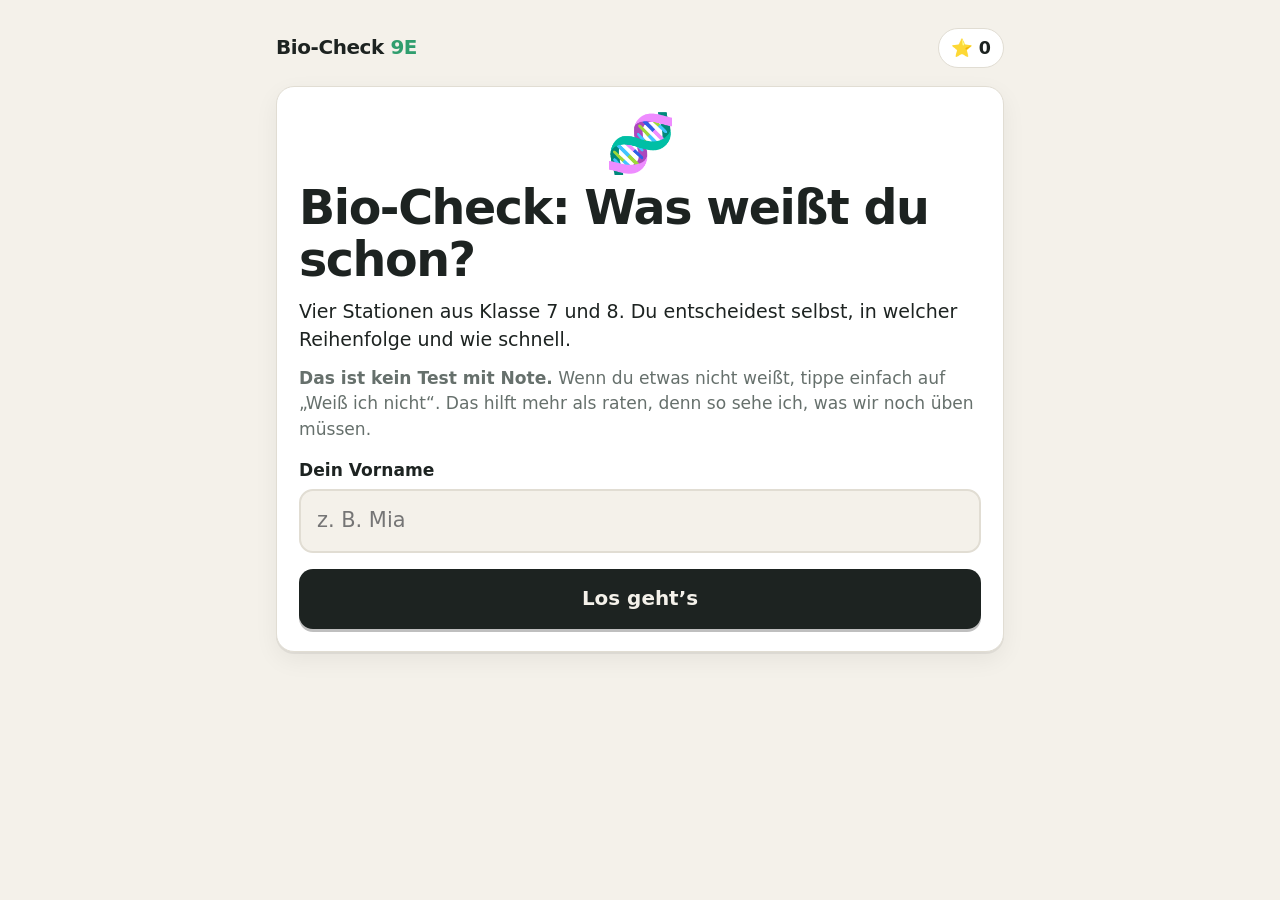
==== bio9/index.html @ cf754f33 "Bio-Check 9E: Diagnose-Quiz Biologie Kl. 7–9 (nicht verlinkt, noindex) Co-Authored-By: Claude Opus 5" ====
<!doctype html>
<html lang="de">
<head>
<meta charset="utf-8">
<meta name="viewport" content="width=device-width, initial-scale=1, viewport-fit=cover">
<meta name="robots" content="noindex, nofollow">
<title>Bio-Check 9E</title>
<style>
:root{
  --bg:#f4f1ea; --card:#ffffff; --ink:#1d2321; --muted:#66706c; --line:#e1ddd3;
  --ok:#1f9d5c; --ok-bg:#e3f5ea; --bad:#d4483b; --bad-bg:#fbe6e3; --idk:#8a7d5c; --idk-bg:#f1ecdf;
  --z:#2f9e6e; --k:#e0533d; --i:#6b5bd6; --o:#c98a12;
  --shadow:0 2px 0 rgba(0,0,0,.06),0 8px 24px rgba(0,0,0,.06);
  --r:18px;
  --sans:system-ui,-apple-system,"Segoe UI",Roboto,"Helvetica Neue",Arial,sans-serif;
}
@media (prefers-color-scheme:dark){
  :root{--bg:#141816;--card:#1e2421;--ink:#eef1ef;--muted:#9ba6a1;--line:#2e3633;
    --ok-bg:#163526;--bad-bg:#3a1d1a;--idk-bg:#2e2a20;--shadow:0 2px 0 rgba(0,0,0,.3)}
}
*{box-sizing:border-box;margin:0;padding:0}
html,body{background:var(--bg);color:var(--ink);font-family:var(--sans);font-size:17px;line-height:1.5;-webkit-font-smoothing:antialiased}
button,select{font:inherit;color:inherit}
button{cursor:pointer;border:0;background:none}
#app{max-width:640px;margin:0 auto;padding:16px 16px 48px;min-height:100vh}
.top{display:flex;align-items:center;justify-content:space-between;gap:12px;margin-bottom:18px;min-height:40px}
.brand{font-weight:800;letter-spacing:-.02em;font-size:1.05rem}
.brand span{color:var(--z)}
.pill{display:inline-flex;align-items:center;gap:6px;background:var(--card);border:1px solid var(--line);border-radius:999px;padding:6px 12px;font-weight:700;font-size:.92rem}
.card{background:var(--card);border-radius:var(--r);box-shadow:var(--shadow);border:1px solid var(--line);padding:22px}
h1{font-size:clamp(1.8rem,7vw,2.5rem);line-height:1.1;letter-spacing:-.03em;margin-bottom:10px}
h2{font-size:1.35rem;line-height:1.25;letter-spacing:-.01em;margin-bottom:14px}
p{margin-bottom:12px}
.muted{color:var(--muted)}
.small{font-size:.9rem}
.btn{display:block;width:100%;padding:15px 18px;border-radius:14px;font-weight:800;font-size:1.05rem;background:var(--ink);color:var(--bg);box-shadow:0 3px 0 rgba(0,0,0,.25);transition:transform .08s}
.btn:active{transform:translateY(2px);box-shadow:0 1px 0 rgba(0,0,0,.25)}
.btn:disabled{opacity:.35;cursor:not-allowed}
.btn.ghost{background:transparent;color:var(--ink);border:2px solid var(--line);box-shadow:none}
.row{display:flex;gap:10px;margin-top:14px}
.row .btn{flex:1}
input[type=text]{width:100%;font:inherit;font-size:1.1rem;padding:14px 16px;border-radius:14px;border:2px solid var(--line);background:var(--bg);color:var(--ink);margin:6px 0 16px}
input[type=text]:focus{outline:none;border-color:var(--z)}
/* Karte der Stationen */
.map{display:grid;grid-template-columns:1fr 1fr;gap:12px}
.station{position:relative;text-align:left;border-radius:var(--r);padding:16px 14px 14px;color:#fff;min-height:150px;display:flex;flex-direction:column;justify-content:space-between;box-shadow:0 4px 0 rgba(0,0,0,.18);transition:transform .1s}
.station:active{transform:translateY(3px);box-shadow:0 1px 0 rgba(0,0,0,.18)}
.station .ico{font-size:2rem;line-height:1}
.station .t{font-weight:800;font-size:1.05rem;line-height:1.2}
.station .s{font-size:.85rem;opacity:.9}
.station.done::after{content:"✓";position:absolute;top:10px;right:12px;background:rgba(255,255,255,.95);color:var(--ink);width:28px;height:28px;border-radius:50%;display:grid;place-items:center;font-weight:900}
.stars{letter-spacing:2px}
/* Fortschritt */
.bar{height:10px;background:var(--line);border-radius:99px;overflow:hidden;flex:1}
.bar i{display:block;height:100%;border-radius:99px;transition:width .4s ease}
.qhead{display:flex;align-items:center;gap:12px;margin-bottom:16px}
.x{width:36px;height:36px;border-radius:50%;display:grid;place-items:center;font-size:1.2rem;color:var(--muted)}
.tag{display:inline-block;font-size:.78rem;font-weight:800;text-transform:uppercase;letter-spacing:.06em;margin-bottom:8px}
/* Antworten */
.opts{display:grid;gap:10px;margin:6px 0 4px}
.opt{width:100%;text-align:left;padding:14px 16px;border-radius:14px;border:2px solid var(--line);background:var(--card);font-weight:600;box-shadow:0 2px 0 var(--line);transition:transform .06s,border-color .15s}
.opt:active{transform:translateY(2px)}
.opt.sel{border-color:var(--cur);background:color-mix(in srgb,var(--cur) 12%,var(--card))}
.opt.right{border-color:var(--ok);background:var(--ok-bg)}
.opt.wrong{border-color:var(--bad);background:var(--bad-bg)}
.opt[disabled]{cursor:default}
.chips{display:flex;flex-wrap:wrap;gap:8px;margin:8px 0}
.chip{padding:10px 14px;border-radius:12px;border:2px solid var(--line);background:var(--card);font-weight:700;box-shadow:0 2px 0 var(--line)}
.chip.used{opacity:.25;pointer-events:none}
.seq{min-height:62px;border:2px dashed var(--line);border-radius:14px;padding:8px;display:flex;flex-direction:column;gap:6px;margin:6px 0 10px}
.seq .chip{display:flex;align-items:center;gap:10px;text-align:left;border-color:var(--cur)}
.seq .n{background:var(--cur);color:#fff;width:24px;height:24px;border-radius:50%;display:grid;place-items:center;font-size:.8rem;flex:none}
.seq .chip.right{border-color:var(--ok);background:var(--ok-bg)}
.seq .chip.wrong{border-color:var(--bad);background:var(--bad-bg)}
.seq .empty{color:var(--muted);font-size:.9rem;padding:10px}
.match{display:grid;gap:10px;margin:6px 0}
.mrow{display:grid;grid-template-columns:1fr 1.3fr;gap:10px;align-items:center}
.mrow b{font-weight:700}
select{width:100%;padding:12px;border-radius:12px;border:2px solid var(--line);background:var(--card);font-weight:600}
select.right{border-color:var(--ok);background:var(--ok-bg)}
select.wrong{border-color:var(--bad);background:var(--bad-bg)}
.gap{font-size:1.1rem;line-height:2.4}
.gap select{width:auto;display:inline-block;padding:6px 8px;margin:0 4px}
/* Rückmeldung */
.fb{margin-top:16px;border-radius:14px;padding:14px 16px;animation:pop .25s ease}
.fb.ok{background:var(--ok-bg)} .fb.bad{background:var(--bad-bg)} .fb.idk{background:var(--idk-bg)}
.fb strong{display:block;font-size:1.1rem;margin-bottom:4px}
@keyframes pop{from{transform:scale(.96);opacity:0}to{transform:none;opacity:1}}
.idkbtn{display:block;margin:14px auto 0;color:var(--muted);font-weight:700;text-decoration:underline;text-underline-offset:3px;padding:8px}
/* Selbsteinschätzung */
.rate{display:grid;gap:10px}
.rate .opt{display:flex;gap:12px;align-items:center}
.rate .e{font-size:1.5rem}
/* Ergebnis */
.res{display:grid;gap:10px;margin:14px 0}
.resrow{display:grid;grid-template-columns:auto 1fr auto;gap:12px;align-items:center;padding:12px;border-radius:14px;background:var(--bg)}
.resrow .ico{font-size:1.6rem}
.code{font-family:ui-monospace,Menlo,Consolas,monospace;font-size:1.05rem;font-weight:700;background:var(--bg);border:2px dashed var(--line);border-radius:12px;padding:12px;text-align:center;word-break:break-all;margin:8px 0 14px}
.big{font-size:3rem;text-align:center;line-height:1;margin:6px 0 10px}
.confetti{position:fixed;inset:0;pointer-events:none;overflow:hidden;z-index:50}
.confetti i{position:absolute;top:-12px;width:10px;height:14px;border-radius:2px;animation:fall 1.6s ease-in forwards}
@keyframes fall{to{transform:translateY(110vh) rotate(540deg);opacity:.8}}
.shake{animation:shake .35s}
@keyframes shake{25%{transform:translateX(-6px)}75%{transform:translateX(6px)}}
@media (min-width:700px){html,body{font-size:19px} #app{max-width:760px;padding-top:28px} .station{min-height:170px}}
.foot{margin-top:22px;text-align:center}
.foot button{color:var(--muted);font-size:.85rem;text-decoration:underline}
</style>
</head>
<body>
<div id="app"></div>
<script>
"use strict";
/* ---------- Inhalte: Bildungsplan BW 2016, Biologie Sek I, Klassen 7/8/9 ---------- */
const STATIONS=[
 {id:"Z",title:"Zelle & Stoffwechsel",icon:"🔬",color:"var(--z)",hex:"#2f9e6e",bp:"3.2.1",
  topics:"Zellaufbau, Mikroskop, Fotosynthese, Zellatmung",
  qs:[
   {type:"multi",q:"Welche Bestandteile gibt es <b>nur in Pflanzenzellen</b>? Wähle alle richtigen aus.",
    options:["Zellwand","Zellkern","Chloroplasten","Zellmembran","große Vakuole","Mitochondrien"],answer:[0,2,4],
    explain:"Zellwand, Chloroplasten und große Vakuole haben nur Pflanzenzellen. Zellkern, Zellmembran und Mitochondrien haben beide."},
   {type:"gap",q:"Ergänze die Wortgleichung der Fotosynthese:",
    parts:["Kohlenstoffdioxid + ",0," → Traubenzucker + ",1],
    blanks:[{options:["Wasser","Sauerstoff","Stickstoff","Zucker"],answer:0},{options:["Wasser","Sauerstoff","Kohlenstoffdioxid","Licht"],answer:1}],
    explain:"Kohlenstoffdioxid + Wasser → Traubenzucker + Sauerstoff. Die Energie dafür liefert das Licht, eingefangen vom Chlorophyll."},
   {type:"single",q:"Wozu braucht jede Zelle die Zellatmung?",
    options:["Um Sauerstoff herzustellen","Um Energie aus Traubenzucker freizusetzen","Um sich zu teilen","Um Wasser aufzunehmen"],answer:1,
    explain:"Bei der Zellatmung wird Traubenzucker mit Sauerstoff abgebaut. Dabei wird Energie frei, die die Zelle zum Leben braucht."},
   {type:"single",q:"Am Mikroskop: Okular 10×, Objektiv 40×. Wie stark ist die Gesamtvergrößerung?",
    options:["50-fach","400-fach","4-fach","4000-fach"],answer:1,
    explain:"Die Vergrößerungen werden multipliziert: 10 × 40 = 400-fach."}
  ]},
 {id:"K",title:"Mein Körper",icon:"🫀",color:"var(--k)",hex:"#e0533d",bp:"3.2.2.1–3.2.2.4",
  topics:"Bewegung, Verdauung, Blut & Kreislauf, Pubertät",
  qs:[
   {type:"single",q:"Du beugst den Arm. Was machen Bizeps (Beuger) und Trizeps (Strecker)?",
    options:["Beide ziehen sich zusammen","Bizeps zieht sich zusammen, Trizeps erschlafft","Trizeps zieht sich zusammen, Bizeps erschlafft","Beide erschlaffen"],answer:1,
    explain:"Muskeln können nur ziehen, nicht drücken. Deshalb arbeiten sie als Gegenspieler: Einer zieht, der andere wird gedehnt."},
   {type:"order",q:"Bring die Stationen der Nahrung in die richtige Reihenfolge.",
    items:["Mund","Speiseröhre","Magen","Dünndarm","Dickdarm"],
    explain:"Mund → Speiseröhre → Magen → Dünndarm → Dickdarm."},
   {type:"single",q:"In welchem Organ gelangen die meisten Nährstoffe ins Blut?",
    options:["Magen","Dünndarm","Dickdarm","Leber"],answer:1,
    explain:"Im Dünndarm. Seine Darmzotten vergrößern die Oberfläche enorm, so gelangen die Nährstoffe schnell ins Blut."},
   {type:"match",q:"Was ist die Aufgabe der Blutbestandteile?",
    pairs:[["Rote Blutkörperchen","Sauerstoff transportieren"],["Weiße Blutkörperchen","Krankheitserreger abwehren"],["Blutplättchen","Wunden verschließen"]],
    explain:"Rote → Sauerstoff, Weiße → Abwehr, Blutplättchen → Blutgerinnung und Wundverschluss."},
   {type:"single",q:"Welche Blutgefäße führen das Blut <b>vom Herzen weg</b>?",
    options:["Venen","Arterien","Kapillaren","Lymphgefäße"],answer:1,
    explain:"Arterien führen vom Herzen weg, Venen zum Herzen hin. Kapillaren sind die feinsten Gefäße dazwischen."},
   {type:"single",q:"Was löst die körperlichen Veränderungen in der Pubertät aus?",
    options:["Vitamine","Hormone","Nerven","Bakterien"],answer:1,
    explain:"Geschlechtshormone wie Testosteron und Östrogen steuern Stimmbruch, Brustwachstum, Behaarung und mehr."}
  ]},
 {id:"I",title:"Nerven & Abwehr",icon:"⚡",color:"var(--i)",hex:"#6b5bd6",bp:"3.2.2.5–3.2.2.6",
  topics:"Sinnesorgane, Nervensystem, Immunsystem, Impfung",
  qs:[
   {type:"match",q:"Welcher Reiz gehört zu welchem Sinnesorgan?",
    pairs:[["Auge","Licht"],["Ohr","Schall"],["Nase","Duftstoffe"],["Haut","Druck und Temperatur"]],
    explain:"Jedes Sinnesorgan hat Sinneszellen, die auf einen bestimmten Reiz spezialisiert sind."},
   {type:"order",q:"Du fasst auf eine heiße Herdplatte. Bring den Weg vom Reiz zur Reaktion in die richtige Reihenfolge.",
    items:["Sinneszellen in der Haut","Sensorischer Nerv","Rückenmark","Motorischer Nerv","Muskel zieht die Hand weg"],
    explain:"Das ist ein Reflex: Das Rückenmark schaltet direkt um, das Gehirn wird erst danach informiert. Darum geht es so schnell."},
   {type:"single",q:"Gegen welche Krankheitserreger helfen Antibiotika?",
    options:["Gegen Viren","Gegen Bakterien","Gegen beide","Gegen keine von beiden"],answer:1,
    explain:"Antibiotika wirken nur gegen Bakterien. Viren haben keinen eigenen Stoffwechsel und vermehren sich in unseren Zellen."},
   {type:"single",q:"Warum wird man nach einer Impfung oft nicht mehr krank?",
    options:["Die Impfung tötet alle Erreger im Körper","Der Körper bildet Gedächtniszellen und erkennt den Erreger später schneller","Die Impfung macht das Blut dicker","Impfungen enthalten Antibiotika"],answer:1,
    explain:"Bei der Impfung lernt das Immunsystem den Erreger ungefährlich kennen. Gedächtniszellen sorgen dafür, dass es beim echten Erreger sofort reagiert."}
  ]},
 {id:"O",title:"Ökologie",icon:"🌿",color:"var(--o)",hex:"#c98a12",bp:"3.2.3",
  topics:"Nahrungsketten, Ökosystem, Stoffkreislauf",
  qs:[
   {type:"order",q:"Bilde eine Nahrungskette: Wer wird von wem gefressen? Beginne mit dem, was am Anfang steht.",
    items:["Gras","Hase","Fuchs"],
    explain:"Gras → Hase → Fuchs. Der Pfeil zeigt immer in die Richtung, in die Energie und Stoffe weitergegeben werden."},
   {type:"match",q:"Ordne jedem Lebewesen seine Rolle im Ökosystem zu.",
    pairs:[["Gras","Produzent"],["Hase","Konsument"],["Pilz","Destruent"]],
    explain:"Produzenten stellen durch Fotosynthese Nährstoffe her. Konsumenten fressen andere Lebewesen. Destruenten zersetzen tote Reste."},
   {type:"single",q:"Was machen Destruenten wie Bakterien, Pilze und Regenwürmer?",
    options:["Sie betreiben Fotosynthese","Sie zersetzen tote Lebewesen zu Mineralstoffen","Sie fressen nur Pflanzen","Sie sind Krankheitserreger"],answer:1,
    explain:"Destruenten zersetzen tote Reste. Die Mineralstoffe nutzen Pflanzen wieder. So schließt sich der Stoffkreislauf."},
   {type:"single",q:"In einem Wald verschwinden plötzlich alle Füchse. Was passiert wahrscheinlich zuerst?",
    options:["Es gibt weniger Hasen","Es gibt mehr Hasen","Es wächst mehr Gras","Nichts ändert sich"],answer:1,
    explain:"Ohne Fressfeind vermehren sich die Hasen stark. Danach wird das Gras knapp. Alles im Nahrungsnetz hängt zusammen."}
  ]}
];
const RATES=[{e:"🤷",t:"Hatten wir nicht"},{e:"🤏",t:"Hatten wir, kann ich aber kaum noch"},{e:"💪",t:"Kann ich gut erklären"}];
const INTERESTS=["Zelle & Stoffwechsel","Mein Körper","Nerven & Sinne","Immunsystem & Krankheiten","Ökologie & Umwelt","Sexualität & Fortpflanzung"];

/* ---------- Zustand ---------- */
const KEY="bio9e-diagnose-v1";
let S=load()||{name:"",ratings:{},ans:{},interest:null,finished:false};
let V={screen:S.name?(S.finished?"end":"map"):"start",st:null,qi:0,tmp:null,checked:false,result:null};
function load(){try{return JSON.parse(localStorage.getItem(KEY))}catch(e){return null}}
function save(){try{localStorage.setItem(KEY,JSON.stringify(S))}catch(e){}}
const $=s=>document.querySelector(s);
const esc=s=>String(s).replace(/[&<>"]/g,c=>({"&":"&amp;","<":"&lt;",">":"&gt;",'"':"&quot;"}[c]));
function shuffle(a){a=a.slice();for(let i=a.length-1;i>0;i--){const j=Math.floor(Math.random()*(i+1));[a[i],a[j]]=[a[j],a[i]]}return a}
const qid=(st,i)=>st.id+i;
const stDone=st=>st.qs.every((q,i)=>S.ans[qid(st,i)]);
function stScore(st){let r=0,idk=0;st.qs.forEach((q,i)=>{const a=S.ans[qid(st,i)];if(a==="r")r++;if(a==="?")idk++});return{r,idk,n:st.qs.length}}
const totalStars=()=>Object.values(S.ans).filter(a=>a==="r").length;
const totalQ=STATIONS.reduce((s,st)=>s+st.qs.length,0);

/* ---------- Bildschirme ---------- */
function render(){
  const a=$("#app");
  if(V.screen==="start")a.innerHTML=startView();
  else if(V.screen==="map")a.innerHTML=mapView();
  else if(V.screen==="rate")a.innerHTML=rateView();
  else if(V.screen==="q")a.innerHTML=qView();
  else if(V.screen==="stdone")a.innerHTML=stDoneView();
  else if(V.screen==="interest")a.innerHTML=interestView();
  else if(V.screen==="end")a.innerHTML=endView();
  window.scrollTo(0,0);
}
function topbar(){return `<div class="top"><div class="brand">Bio-Check <span>9E</span></div><div class="pill">⭐ ${totalStars()}</div></div>`}

function startView(){return `${topbar()}
 <div class="card">
  <div class="big">🧬</div>
  <h1>Bio-Check: Was weißt du schon?</h1>
  <p>Vier Stationen aus Klasse 7 und 8. Du entscheidest selbst, in welcher Reihenfolge und wie schnell.</p>
  <p class="muted small"><b>Das ist kein Test mit Note.</b> Wenn du etwas nicht weißt, tippe einfach auf „Weiß ich nicht“. Das hilft mehr als raten, denn so sehe ich, was wir noch üben müssen.</p>
  <label for="nm" class="small"><b>Dein Vorname</b></label>
  <input id="nm" type="text" autocomplete="off" maxlength="30" value="${esc(S.name)}" placeholder="z. B. Mia">
  <button class="btn" id="go">Los geht’s</button>
 </div>`}

function mapView(){
  const all=STATIONS.every(stDone);
  return `${topbar()}
  <h2>Hi ${esc(S.name)}! Wähle eine Station.</h2>
  <div class="bar" style="margin-bottom:16px"><i style="width:${Object.keys(S.ans).length/totalQ*100}%;background:var(--ink)"></i></div>
  <div class="map">${STATIONS.map((st,k)=>{const d=stDone(st),sc=stScore(st);return `
   <button class="station${d?" done":""}" style="background:${st.color}" data-st="${k}">
    <div class="ico">${st.icon}</div>
    <div><div class="t">${st.title}</div><div class="s">${d?`<span class="stars">${"★".repeat(sc.r)}${"☆".repeat(sc.n-sc.r)}</span>`:st.topics}</div></div>
   </button>`}).join("")}</div>
  <div style="margin-top:18px">${all?`<button class="btn" id="fin">Zur Auswertung 🏁</button>`:`<p class="muted small" style="text-align:center">Schaffe alle vier Stationen, dann bekommst du deine Auswertung.</p>`}</div>
  <div class="foot"><button id="reset">Neu starten (anderer Name)</button></div>`}

function rateView(){const st=STATIONS[V.st];return `${topbar()}
 <div class="card" style="--cur:${st.hex}">
  <div class="tag" style="color:${st.color}">${st.icon} Station: ${st.title}</div>
  <h2>Bevor es losgeht: Wie gut kennst du dich hier aus?</h2>
  <p class="muted small">${st.topics}</p>
  <div class="rate">${RATES.map((r,k)=>`<button class="opt" data-rate="${k}"><span class="e">${r.e}</span>${r.t}</button>`).join("")}</div>
 </div>
 <div class="foot"><button id="back">← Zurück zur Übersicht</button></div>`}

function qView(){
  const st=STATIONS[V.st],q=st.qs[V.qi],t=V.tmp;
  const prog=(V.qi+(V.checked?1:0))/st.qs.length*100;
  let body="";
  if(q.type==="single"){
    body=`<div class="opts">${t.order.map(k=>{let c="";if(V.checked){if(k===q.answer)c="right";else if(k===t.pick)c="wrong"}
      return `<button class="opt ${c}" data-pick="${k}" ${V.checked?"disabled":""}>${q.options[k]}</button>`}).join("")}</div>`;
  }else if(q.type==="multi"){
    body=`<p class="muted small">Mehrere Antworten möglich.</p><div class="opts">${t.order.map(k=>{let c=t.sel.includes(k)?"sel":"";
      if(V.checked){const shouldBe=q.answer.includes(k);c=shouldBe?"right":(t.sel.includes(k)?"wrong":"")}
      return `<button class="opt ${c}" data-tog="${k}" ${V.checked?"disabled":""}>${V.checked&&q.answer.includes(k)?"✓ ":""}${q.options[k]}</button>`}).join("")}</div>`;
  }else if(q.type==="order"){
    body=`<p class="muted small">Tippe die Kärtchen in der richtigen Reihenfolge an. Antippen in der Liste nimmt sie wieder heraus.</p>
     <div class="seq">${t.seq.length?t.seq.map((k,p)=>{let c="";if(V.checked)c=k===p?"right":"wrong";
       return `<button class="chip ${c}" data-un="${p}" ${V.checked?"disabled":""}><span class="n">${p+1}</span>${q.items[k]}</button>`}).join(""):`<div class="empty">Hier entsteht deine Reihenfolge …</div>`}</div>
     ${V.checked?"":`<div class="chips">${t.pool.map(k=>`<button class="chip ${t.seq.includes(k)?"used":""}" data-add="${k}">${q.items[k]}</button>`).join("")}</div>`}`;
  }else if(q.type==="match"){
    body=`<div class="match">${q.pairs.map((p,k)=>{let c="";if(V.checked)c=t.sel[k]===k?"right":"wrong";
      return `<div class="mrow"><b>${p[0]}</b><select data-m="${k}" class="${c}" ${V.checked?"disabled":""}><option value="">– wählen –</option>${t.order.map(j=>`<option value="${j}" ${t.sel[k]===j?"selected":""}>${q.pairs[j][1]}</option>`).join("")}</select></div>`}).join("")}</div>`;
  }else if(q.type==="gap"){
    body=`<div class="gap">${q.parts.map(p=>{if(typeof p==="string")return esc(p);const b=q.blanks[p];let c="";if(V.checked)c=t.sel[p]===b.answer?"right":"wrong";
      return `<select data-g="${p}" class="${c}" ${V.checked?"disabled":""}><option value="">…</option>${b.options.map((o,j)=>`<option value="${j}" ${t.sel[p]===j?"selected":""}>${o}</option>`).join("")}</select>`}).join("")}</div>`;
  }
  const ready=canCheck();
  let fb="";
  if(V.checked){
    const r=V.result;
    fb=`<div class="fb ${r==="r"?"ok":r==="?"?"idk":"bad"}"><strong>${r==="r"?pick(["Richtig! ⭐","Stark! ⭐","Genau so! ⭐"]):r==="?"?"Kein Problem – das lernen wir.":"Knapp daneben."}</strong>${q.explain}</div>
      <button class="btn" id="next" style="margin-top:14px">${V.qi<st.qs.length-1?"Weiter →":"Station abschließen"}</button>`;
  }
  return `<div class="qhead"><button class="x" id="back" aria-label="Zur Übersicht">✕</button><div class="bar"><i style="width:${prog}%;background:${st.color}"></i></div><div class="pill">⭐ ${totalStars()}</div></div>
   <div class="card" id="qc" style="--cur:${st.hex}">
    <div class="tag" style="color:${st.color}">${st.icon} ${st.title} · Frage ${V.qi+1} von ${st.qs.length}</div>
    <h2>${q.q}</h2>
    ${body}
    ${V.checked?fb:`${q.type!=="single"?`<button class="btn" id="check" ${ready?"":"disabled"} style="margin-top:14px">Prüfen</button>`:""}<button class="idkbtn" id="idk">Weiß ich nicht</button>`}
   </div>`;
}
const pick=a=>a[Math.floor(Math.random()*a.length)];

function stDoneView(){const st=STATIONS[V.st],sc=stScore(st);return `${topbar()}
 <div class="card" style="text-align:center">
  <div class="big">${st.icon}</div>
  <h2>Station „${st.title}“ geschafft!</h2>
  <div class="stars" style="font-size:2rem;color:${st.color}">${"★".repeat(sc.r)}${"☆".repeat(sc.n-sc.r)}</div>
  <p class="muted">${sc.r} von ${sc.n} richtig${sc.idk?` · ${sc.idk}× „Weiß ich nicht“`:""}</p>
  <button class="btn" id="tomap">Zur Übersicht</button>
 </div>`}

function interestView(){return `${topbar()}
 <div class="card" style="--cur:var(--z)">
  <h2>Letzte Frage: Was würde dich in Bio am meisten interessieren?</h2>
  <div class="opts">${INTERESTS.map((x,k)=>`<button class="opt ${S.interest===k?"sel":""}" data-int="${k}">${x}</button>`).join("")}</div>
  <button class="btn" id="toend" style="margin-top:14px" ${S.interest===null?"disabled":""}>Auswertung anzeigen</button>
 </div>`}

function code(){
  return STATIONS.map(st=>{const sc=stScore(st),r=S.ratings[st.id];return `${st.id}${sc.r}/${sc.n}${sc.idk?"?"+sc.idk:""}s${r===undefined?"-":r}`}).join(" ")+` i${S.interest===null?"-":S.interest}`;
}
function endView(){
  return `${topbar()}
  <div class="card">
   <div class="big">🏁</div>
   <h1 style="text-align:center">Geschafft, ${esc(S.name)}!</h1>
   <p style="text-align:center" class="muted">${totalStars()} von ${totalQ} Sternen</p>
   <div class="res">${STATIONS.map(st=>{const sc=stScore(st),r=S.ratings[st.id];return `
    <div class="resrow"><div class="ico">${st.icon}</div>
     <div><b>${st.title}</b><div class="small muted">Selbst: ${r===undefined?"–":RATES[r].e+" "+RATES[r].t}</div>
      <div class="bar" style="margin-top:6px"><i style="width:${sc.r/sc.n*100}%;background:${st.color}"></i></div></div>
     <div style="font-weight:800">${sc.r}/${sc.n}</div></div>`}).join("")}</div>
   <p class="small"><b>Dein Ergebnis-Code</b> – schreib ihn ab oder zeig diesen Bildschirm deinem Lehrer:</p>
   <div class="code">${esc(S.name)} · ${code()}</div>
   <button class="btn ghost" id="tomap">Zurück zur Übersicht</button>
  </div>
  <div class="foot"><button id="reset">Neu starten (anderer Name)</button></div>`}

/* ---------- Logik ---------- */
function initTmp(){
  const q=STATIONS[V.st].qs[V.qi];V.checked=false;V.result=null;
  if(q.type==="single")V.tmp={order:shuffle(q.options.map((_,k)=>k)),pick:null};
  if(q.type==="multi")V.tmp={order:shuffle(q.options.map((_,k)=>k)),sel:[]};
  if(q.type==="order"){let p;do{p=shuffle(q.items.map((_,k)=>k))}while(p.every((v,k)=>v===k));V.tmp={pool:p,seq:[]}}
  if(q.type==="match")V.tmp={order:shuffle(q.pairs.map((_,k)=>k)),sel:q.pairs.map(()=>null)};
  if(q.type==="gap")V.tmp={sel:q.blanks.map(()=>null)};
}
function canCheck(){const q=STATIONS[V.st].qs[V.qi],t=V.tmp;
  if(q.type==="multi")return t.sel.length>0;
  if(q.type==="order")return t.seq.length===q.items.length;
  if(q.type==="match"||q.type==="gap")return t.sel.every(v=>v!==null);
  return true}
function evaluate(){const q=STATIONS[V.st].qs[V.qi],t=V.tmp;
  if(q.type==="single")return t.pick===q.answer;
  if(q.type==="multi")return t.sel.length===q.answer.length&&q.answer.every(k=>t.sel.includes(k));
  if(q.type==="order")return t.seq.every((k,p)=>k===p);
  if(q.type==="match")return t.sel.every((v,k)=>v===k);
  if(q.type==="gap")return t.sel.every((v,k)=>v===q.blanks[k].answer)}
function finish(res){
  const st=STATIONS[V.st];V.checked=true;V.result=res;S.ans[qid(st,V.qi)]=res;save();render();
  if(res==="r")burst(14);else if(res==="f"){const c=$("#qc");c&&c.classList.add("shake")}
  const n=$("#next");n&&n.scrollIntoView({behavior:"smooth",block:"center"});
}
function burst(n){
  const box=document.createElement("div");box.className="confetti";
  const cols=["#2f9e6e","#e0533d","#6b5bd6","#c98a12","#3aa0d8"];
  for(let i=0;i<n;i++){const e=document.createElement("i");e.style.left=Math.random()*100+"vw";e.style.background=cols[i%cols.length];e.style.animationDelay=Math.random()*.3+"s";box.appendChild(e)}
  document.body.appendChild(box);setTimeout(()=>box.remove(),2200);
}
function openStation(k){
  V.st=k;const st=STATIONS[k];
  if(S.ratings[st.id]===undefined){V.screen="rate";render();return}
  const first=st.qs.findIndex((q,i)=>!S.ans[qid(st,i)]);
  if(first<0){V.screen="stdone";render();return}
  V.qi=first;initTmp();V.screen="q";render();
}
document.addEventListener("click",e=>{
  const b=e.target.closest("button");if(!b||b.disabled)return;
  const d=b.dataset;
  if(b.id==="go"){const n=$("#nm").value.trim();if(!n){$("#nm").focus();$("#nm").classList.add("shake");return}S.name=n;save();V.screen="map";render();return}
  if(d.st!==undefined){openStation(+d.st);return}
  if(d.rate!==undefined){S.ratings[STATIONS[V.st].id]=+d.rate;save();openStation(V.st);return}
  if(b.id==="back"||b.id==="tomap"){V.screen="map";render();return}
  if(b.id==="fin"){V.screen="interest";render();return}
  if(d.int!==undefined){S.interest=+d.int;save();render();return}
  if(b.id==="toend"){S.finished=true;save();V.screen="end";render();burst(60);return}
  if(b.id==="reset"){if(confirmReset()){S={name:"",ratings:{},ans:{},interest:null,finished:false};save();V.screen="start";render()}return}
  if(V.screen!=="q")return;
  const t=V.tmp;
  if(d.pick!==undefined){t.pick=+d.pick;finish(evaluate()?"r":"f");return}
  if(d.tog!==undefined){const k=+d.tog,i=t.sel.indexOf(k);i<0?t.sel.push(k):t.sel.splice(i,1);render();return}
  if(d.add!==undefined){t.seq.push(+d.add);render();return}
  if(d.un!==undefined){t.seq.splice(+d.un,1);render();return}
  if(b.id==="check"){finish(evaluate()?"r":"f");return}
  if(b.id==="idk"){finish("?");return}
  if(b.id==="next"){const st=STATIONS[V.st];
    if(V.qi<st.qs.length-1){V.qi++;initTmp();render()}else{V.screen="stdone";render();burst(40)}return}
});
let resetArmed=0;
function confirmReset(){ /* zweimal tippen statt Browser-Dialog */
  const now=Date.now();if(now-resetArmed<4000)return true;resetArmed=now;
  const f=document.querySelector("#reset");if(f)f.textContent="Wirklich? Nochmal tippen – alles wird gelöscht";return false}
document.addEventListener("change",e=>{
  const s=e.target;if(V.screen!=="q")return;
  if(s.dataset.m!==undefined){V.tmp.sel[+s.dataset.m]=s.value===""?null:+s.value;render()}
  if(s.dataset.g!==undefined){V.tmp.sel[+s.dataset.g]=s.value===""?null:+s.value;render()}
});
document.addEventListener("keydown",e=>{if(e.key==="Enter"&&e.target.id==="nm")$("#go").click()});
render();
</script>
</body>
</html>
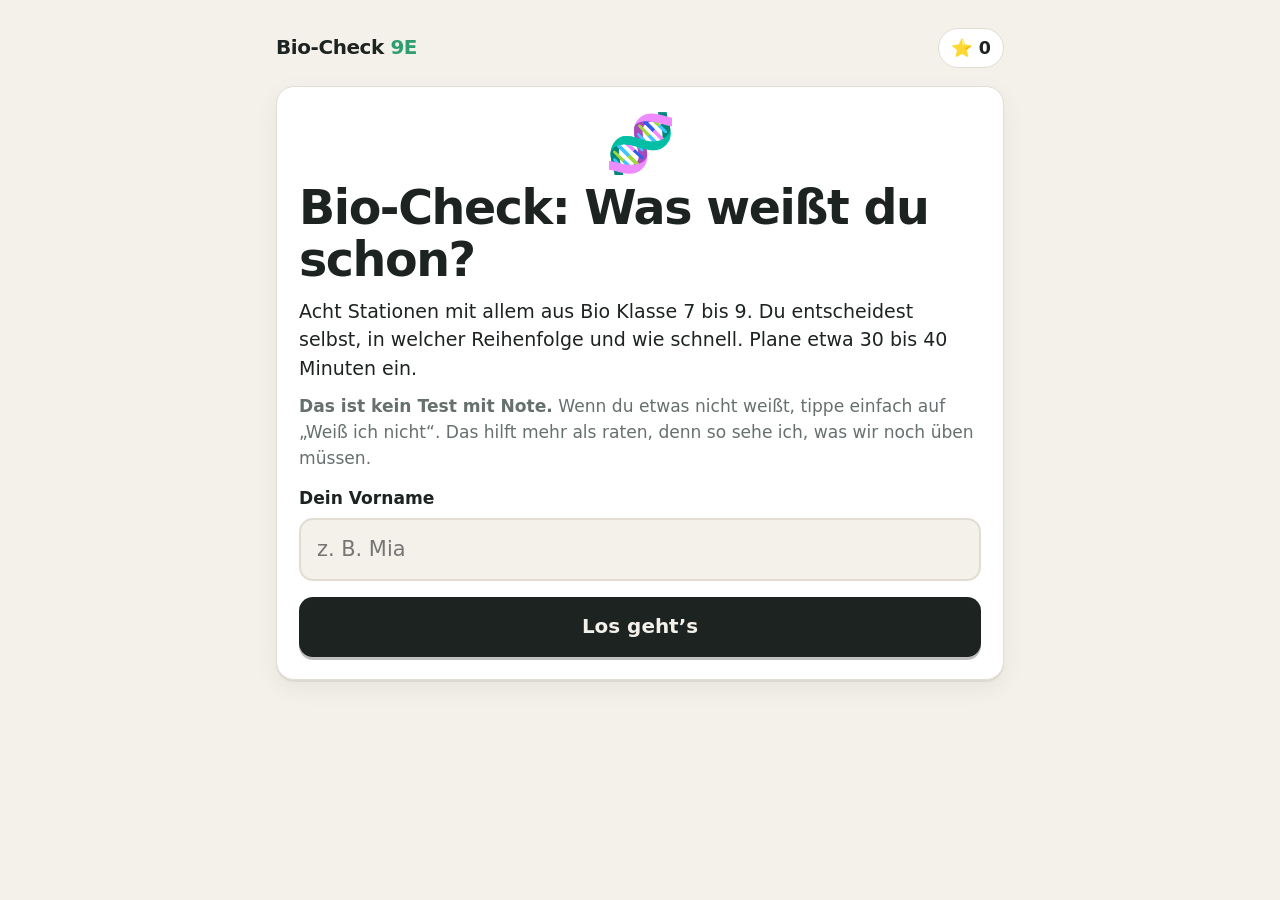
==== commit 23043cdd: "Bio-Check 9E: alle 8 Teilbereiche, 62 Fragen Co-Authored-By: Claude Opus 5.5 <noreply@anthropic.com>" ====
--- a/bio9/index.html
+++ b/bio9/index.html
@@ -2,22 +2,24 @@
 <html lang="de">
 <head>
 <meta charset="utf-8">
+<meta name="robots" content="noindex, nofollow">
 <meta name="viewport" content="width=device-width, initial-scale=1, viewport-fit=cover">
-<meta name="robots" content="noindex, nofollow">
 <title>Bio-Check 9E</title>
 <style>
 :root{
   --bg:#f4f1ea; --card:#ffffff; --ink:#1d2321; --muted:#66706c; --line:#e1ddd3;
   --ok:#1f9d5c; --ok-bg:#e3f5ea; --bad:#d4483b; --bad-bg:#fbe6e3; --idk:#8a7d5c; --idk-bg:#f1ecdf;
-  --z:#2f9e6e; --k:#e0533d; --i:#6b5bd6; --o:#c98a12;
+  --z:#2f9e6e; --c1:#2f9e6e; --c2:#d9772b; --c3:#6f7d8a; --c4:#e0533d; --c5:#d1497f; --c6:#6b5bd6; --c7:#1f8fb3; --c8:#b8860b;
   --shadow:0 2px 0 rgba(0,0,0,.06),0 8px 24px rgba(0,0,0,.06);
   --r:18px;
   --sans:system-ui,-apple-system,"Segoe UI",Roboto,"Helvetica Neue",Arial,sans-serif;
 }
 @media (prefers-color-scheme:dark){
-  :root{--bg:#141816;--card:#1e2421;--ink:#eef1ef;--muted:#9ba6a1;--line:#2e3633;
+  :root:not([data-theme="light"]){--bg:#141816;--card:#1e2421;--ink:#eef1ef;--muted:#9ba6a1;--line:#2e3633;
     --ok-bg:#163526;--bad-bg:#3a1d1a;--idk-bg:#2e2a20;--shadow:0 2px 0 rgba(0,0,0,.3)}
 }
+:root[data-theme="dark"]{--bg:#141816;--card:#1e2421;--ink:#eef1ef;--muted:#9ba6a1;--line:#2e3633;
+    --ok-bg:#163526;--bad-bg:#3a1d1a;--idk-bg:#2e2a20;--shadow:0 2px 0 rgba(0,0,0,.3)}
 *{box-sizing:border-box;margin:0;padding:0}
 html,body{background:var(--bg);color:var(--ink);font-family:var(--sans);font-size:17px;line-height:1.5;-webkit-font-smoothing:antialiased}
 button,select{font:inherit;color:inherit}
@@ -113,83 +115,232 @@
 "use strict";
 /* ---------- Inhalte: Bildungsplan BW 2016, Biologie Sek I, Klassen 7/8/9 ---------- */
 const STATIONS=[
- {id:"Z",title:"Zelle & Stoffwechsel",icon:"🔬",color:"var(--z)",hex:"#2f9e6e",bp:"3.2.1",
-  topics:"Zellaufbau, Mikroskop, Fotosynthese, Zellatmung",
+ {id:"Z",title:"Zelle & Stoffwechsel",icon:"🔬",color:"var(--c1)",hex:"#2f9e6e",bp:"3.2.1",
+  topics:"Zellaufbau, Mikroskop, Gewebe, Fotosynthese, Zellatmung",
   qs:[
    {type:"multi",q:"Welche Bestandteile gibt es <b>nur in Pflanzenzellen</b>? Wähle alle richtigen aus.",
     options:["Zellwand","Zellkern","Chloroplasten","Zellmembran","große Vakuole","Mitochondrien"],answer:[0,2,4],
     explain:"Zellwand, Chloroplasten und große Vakuole haben nur Pflanzenzellen. Zellkern, Zellmembran und Mitochondrien haben beide."},
+   {type:"match",q:"Welche Aufgabe hat welcher Zellbestandteil?",
+    pairs:[["Zellkern","Steuerzentrale mit der Erbinformation"],["Mitochondrium","Kraftwerk: Zellatmung"],["Chloroplast","Ort der Fotosynthese"],["Zellmembran","grenzt ab und regelt den Stoffaustausch"]],
+    explain:"Zellkern steuert, Mitochondrien gewinnen Energie, Chloroplasten betreiben Fotosynthese, die Membran grenzt die Zelle ab."},
+   {type:"single",q:"Am Mikroskop: Okular 10×, Objektiv 40×. Wie stark ist die Gesamtvergrößerung?",
+    options:["50-fach","400-fach","4-fach","4000-fach"],answer:1,
+    explain:"Die Vergrößerungen werden multipliziert: 10 × 40 = 400-fach."},
+   {type:"single",q:"Wie wächst ein Lebewesen, zum Beispiel ein Baby oder eine Pflanze?",
+    options:["Die Zellen werden immer größer","Durch Zellteilung entstehen immer mehr Zellen","Zellen entstehen aus Nahrung","Zellen verschmelzen miteinander"],answer:1,
+    explain:"Wachstum beruht vor allem auf Zellteilung: Aus einer Zelle werden zwei, daraus vier und so weiter."},
+   {type:"single",q:"Ein Laubblatt ist ein Organ. Woraus besteht es?",
+    options:["Aus einer einzigen Riesenzelle","Aus verschiedenen Geweben, die zusammenarbeiten","Nur aus Chloroplasten","Aus Knochen und Muskeln"],answer:1,
+    explain:"Zellen gleicher Aufgabe bilden Gewebe, mehrere Gewebe bilden ein Organ. Im Blatt z. B. Abschlussgewebe, Palisadengewebe und Leitbündel."},
    {type:"gap",q:"Ergänze die Wortgleichung der Fotosynthese:",
     parts:["Kohlenstoffdioxid + ",0," → Traubenzucker + ",1],
     blanks:[{options:["Wasser","Sauerstoff","Stickstoff","Zucker"],answer:0},{options:["Wasser","Sauerstoff","Kohlenstoffdioxid","Licht"],answer:1}],
-    explain:"Kohlenstoffdioxid + Wasser → Traubenzucker + Sauerstoff. Die Energie dafür liefert das Licht, eingefangen vom Chlorophyll."},
-   {type:"single",q:"Wozu braucht jede Zelle die Zellatmung?",
-    options:["Um Sauerstoff herzustellen","Um Energie aus Traubenzucker freizusetzen","Um sich zu teilen","Um Wasser aufzunehmen"],answer:1,
-    explain:"Bei der Zellatmung wird Traubenzucker mit Sauerstoff abgebaut. Dabei wird Energie frei, die die Zelle zum Leben braucht."},
-   {type:"single",q:"Am Mikroskop: Okular 10×, Objektiv 40×. Wie stark ist die Gesamtvergrößerung?",
-    options:["50-fach","400-fach","4-fach","4000-fach"],answer:1,
-    explain:"Die Vergrößerungen werden multipliziert: 10 × 40 = 400-fach."}
-  ]},
- {id:"K",title:"Mein Körper",icon:"🫀",color:"var(--k)",hex:"#e0533d",bp:"3.2.2.1–3.2.2.4",
-  topics:"Bewegung, Verdauung, Blut & Kreislauf, Pubertät",
+    explain:"Kohlenstoffdioxid + Wasser → Traubenzucker + Sauerstoff. Die Energie dafür liefert Licht, eingefangen vom Chlorophyll."},
+   {type:"gap",q:"Ergänze die Wortgleichung der Zellatmung:",
+    parts:["Traubenzucker + ",0," → Kohlenstoffdioxid + ",1," + Energie"],
+    blanks:[{options:["Sauerstoff","Wasser","Licht","Stickstoff"],answer:0},{options:["Sauerstoff","Wasser","Traubenzucker","Licht"],answer:1}],
+    explain:"Traubenzucker + Sauerstoff → Kohlenstoffdioxid + Wasser + Energie. Das ist genau die Umkehrung der Fotosynthese."},
+   {type:"single",q:"Versuch: Eine Wasserpflanze steht unter einer hellen Lampe und bildet Gasbläschen. Welches Gas ist das?",
+    options:["Kohlenstoffdioxid","Sauerstoff","Stickstoff","Wasserdampf"],answer:1,
+    explain:"Bei der Fotosynthese entsteht Sauerstoff. Je heller das Licht, desto mehr Bläschen."}
+  ]},
+ {id:"E",title:"Ernährung & Verdauung",icon:"🍎",color:"var(--c2)",hex:"#d9772b",bp:"3.2.2.2",
+  topics:"Nährstoffe, Energiebedarf, gesunde Ernährung, Verdauung, Enzyme",
+  qs:[
+   {type:"match",q:"Welche Aufgabe haben diese Bestandteile der Nahrung?",
+    pairs:[["Kohlenhydrate","schnelle Energie"],["Eiweiße (Proteine)","Baustoff für Muskeln und Zellen"],["Fette","Energiespeicher"],["Ballaststoffe","regen die Verdauung an"]],
+    explain:"Kohlenhydrate und Fette sind Brennstoffe, Eiweiße vor allem Baustoffe, Ballaststoffe halten den Darm in Schwung."},
+   {type:"single",q:"Aus welchen Bausteinen sind Eiweiße aufgebaut?",
+    options:["Aus Einfachzuckern","Aus Aminosäuren","Aus Fettsäuren","Aus Mineralstoffen"],answer:1,
+    explain:"Eiweiße sind Ketten aus Aminosäuren. Stärke besteht aus Einfachzuckern, Fette aus Glycerin und Fettsäuren."},
+   {type:"single",q:"Was ist der <b>Grundumsatz</b>?",
+    options:["Die Energie, die man beim Sport verbraucht","Die Energie, die der Körper in völliger Ruhe braucht","Die Energie in einer Mahlzeit","Die Energie, die man im Fett speichert"],answer:1,
+    explain:"Der Grundumsatz hält Atmung, Herzschlag und Körpertemperatur in Ruhe aufrecht. Leistungsumsatz kommt für Bewegung dazu."},
+   {type:"single",q:"Ein Müsliriegel hat laut Packung 400 kcal pro 100 g. Der Riegel wiegt 25 g. Wie viel Energie steckt darin?",
+    options:["25 kcal","100 kcal","400 kcal","1000 kcal"],answer:1,
+    explain:"25 g sind ein Viertel von 100 g. Ein Viertel von 400 kcal sind 100 kcal."},
+   {type:"single",q:"Was bedeuten die „E-Nummern“ auf Lebensmitteln?",
+    options:["Wie viele Vitamine enthalten sind","Zugelassene Zusatzstoffe, z. B. Farb- oder Konservierungsstoffe","Das Erntedatum","Die Energie in Kilojoule"],answer:1,
+    explain:"E-Nummern stehen für in der EU zugelassene Zusatzstoffe. Ein Blick auf die Zutatenliste lohnt sich."},
+   {type:"order",q:"Bring die Stationen der Nahrung in die richtige Reihenfolge.",
+    items:["Mund","Speiseröhre","Magen","Dünndarm","Dickdarm"],
+    explain:"Mund → Speiseröhre → Magen → Dünndarm → Dickdarm. Bauchspeicheldrüse und Leber geben Verdauungssäfte in den Dünndarm."},
+   {type:"single",q:"Warum hat der Dünndarm unzählige Darmzotten?",
+    options:["Damit die Nahrung langsamer rutscht","Sie vergrößern die Oberfläche, so gelangen Nährstoffe schneller ins Blut","Sie bilden Magensäure","Sie speichern Fett"],answer:1,
+    explain:"Prinzip der Oberflächenvergrößerung: Die Darmoberfläche ist so groß wie ein halbes Volleyballfeld."},
+   {type:"single",q:"Kaust du Brot lange, schmeckt es süß. Warum?",
+    options:["Brot enthält viel Zucker","Ein Enzym im Speichel spaltet Stärke in Zucker","Die Zunge erwärmt das Brot","Der Speichel ist süß"],answer:1,
+    explain:"Das Enzym Amylase im Speichel spaltet Stärke in Zuckerbausteine. Enzyme sind die „Scheren“ der Verdauung."},
+   {type:"single",q:"Welche Aussage über Essstörungen wie Magersucht oder Bulimie stimmt?",
+    options:["Das ist nur eine Phase und geht von selbst weg","Es sind ernsthafte Erkrankungen mit Suchtcharakter, und es gibt Hilfe","Das betrifft nur Erwachsene","Man kann sie am Aussehen sicher erkennen"],answer:1,
+    explain:"Essstörungen sind ernst und schaden Körper und Körperbild. Betroffene sollten sich Hilfe holen, z. B. bei Vertrauenslehrkräften oder Beratungsstellen."}
+  ]},
+ {id:"B",title:"Körperbau & Bewegung",icon:"🦴",color:"var(--c3)",hex:"#7a8794",bp:"3.2.2.1",
+  topics:"Skelett, Gelenke, Muskeln, Haltung",
   qs:[
    {type:"single",q:"Du beugst den Arm. Was machen Bizeps (Beuger) und Trizeps (Strecker)?",
     options:["Beide ziehen sich zusammen","Bizeps zieht sich zusammen, Trizeps erschlafft","Trizeps zieht sich zusammen, Bizeps erschlafft","Beide erschlaffen"],answer:1,
-    explain:"Muskeln können nur ziehen, nicht drücken. Deshalb arbeiten sie als Gegenspieler: Einer zieht, der andere wird gedehnt."},
-   {type:"order",q:"Bring die Stationen der Nahrung in die richtige Reihenfolge.",
-    items:["Mund","Speiseröhre","Magen","Dünndarm","Dickdarm"],
-    explain:"Mund → Speiseröhre → Magen → Dünndarm → Dickdarm."},
-   {type:"single",q:"In welchem Organ gelangen die meisten Nährstoffe ins Blut?",
-    options:["Magen","Dünndarm","Dickdarm","Leber"],answer:1,
-    explain:"Im Dünndarm. Seine Darmzotten vergrößern die Oberfläche enorm, so gelangen die Nährstoffe schnell ins Blut."},
+    explain:"Muskeln können nur ziehen, nicht drücken. Deshalb arbeiten sie als Gegenspieler."},
+   {type:"match",q:"Was gehört zusammen?",
+    pairs:[["Sehne","verbindet Muskel mit Knochen"],["Band","hält Knochen im Gelenk zusammen"],["Gelenkknorpel","federt Stöße ab"],["Gelenkschmiere","vermindert die Reibung"]],
+    explain:"Sehnen übertragen die Muskelkraft, Bänder stabilisieren, Knorpel und Gelenkschmiere sorgen für glatte Bewegung."},
+   {type:"single",q:"Welches Gelenk ist ein Kugelgelenk, das in alle Richtungen beweglich ist?",
+    options:["Knie","Schulter","Finger","Ellenbogen"],answer:1,
+    explain:"Schulter und Hüfte sind Kugelgelenke. Knie, Ellenbogen und Finger sind Scharniergelenke."},
+   {type:"single",q:"Warum hat die Wirbelsäule eine doppelte S-Form?",
+    options:["Damit wir größer sind","Sie federt Stöße beim Gehen und Springen ab","Damit das Herz Platz hat","Das hat keinen Grund"],answer:1,
+    explain:"Die S-Form wirkt wie eine Feder und schützt Wirbel und Gehirn vor Erschütterungen."},
+   {type:"multi",q:"Was beugt Haltungsschäden vor? Wähle alle richtigen aus.",
+    options:["Schulrucksack auf beiden Schultern tragen","Stundenlang gebückt aufs Handy schauen","Regelmäßig Sport und Bewegung","Schwere Lasten mit geradem Rücken aus den Knien heben"],answer:[0,2,3],
+    explain:"Gleichmäßig tragen, richtig heben und Bewegung stärken die Rückenmuskulatur. Dauerhaft gebeugter Nacken belastet die Wirbelsäule."}
+  ]},
+ {id:"A",title:"Atmung, Blut & Herz",icon:"🫀",color:"var(--c4)",hex:"#e0533d",bp:"3.2.2.3",
+  topics:"Atemwege, Gasaustausch, Blut, Herz und Kreislauf, Rauchen",
+  qs:[
+   {type:"order",q:"Welchen Weg nimmt die eingeatmete Luft?",
+    items:["Nase","Luftröhre","Bronchien","Lungenbläschen"],
+    explain:"Nase → Luftröhre → Bronchien → Lungenbläschen. Dort findet der Gasaustausch statt."},
+   {type:"single",q:"Was passiert in den Lungenbläschen?",
+    options:["Die Luft wird erwärmt","Sauerstoff geht ins Blut, Kohlenstoffdioxid geht aus dem Blut in die Luft","Das Blut wird gereinigt","Die Luft wird gespeichert"],answer:1,
+    explain:"Das ist der Gasaustausch. Die Lunge hat Millionen Bläschen und damit eine riesige Oberfläche."},
    {type:"match",q:"Was ist die Aufgabe der Blutbestandteile?",
-    pairs:[["Rote Blutkörperchen","Sauerstoff transportieren"],["Weiße Blutkörperchen","Krankheitserreger abwehren"],["Blutplättchen","Wunden verschließen"]],
-    explain:"Rote → Sauerstoff, Weiße → Abwehr, Blutplättchen → Blutgerinnung und Wundverschluss."},
+    pairs:[["Rote Blutkörperchen","Sauerstoff transportieren"],["Weiße Blutkörperchen","Krankheitserreger abwehren"],["Blutplättchen","Wunden verschließen"],["Blutplasma","Nährstoffe und Wärme transportieren"]],
+    explain:"Rote → Sauerstoff, Weiße → Abwehr, Plättchen → Gerinnung, Plasma → flüssiger Transportweg."},
    {type:"single",q:"Welche Blutgefäße führen das Blut <b>vom Herzen weg</b>?",
-    options:["Venen","Arterien","Kapillaren","Lymphgefäße"],answer:1,
-    explain:"Arterien führen vom Herzen weg, Venen zum Herzen hin. Kapillaren sind die feinsten Gefäße dazwischen."},
+    options:["Venen","Arterien","Lymphgefäße","Lungenbläschen"],answer:1,
+    explain:"Arterien führen vom Herzen weg, Venen zum Herzen hin. Kapillaren verbinden beide."},
+   {type:"single",q:"Wohin pumpt die <b>rechte</b> Herzhälfte das Blut?",
+    options:["In den ganzen Körper","In die Lunge","Ins Gehirn","In die Leber"],answer:1,
+    explain:"Rechte Hälfte → Lungenkreislauf (Sauerstoff tanken). Linke Hälfte → Körperkreislauf. Darum ist die linke Wand dicker."},
+   {type:"single",q:"Nach einem Sprint schlägt dein Herz schneller. Warum?",
+    options:["Weil man Angst hat","Die Muskeln brauchen mehr Sauerstoff und Energie","Das Blut wird dicker","Das Herz ist müde"],answer:1,
+    explain:"Arbeitende Muskeln brauchen mehr Sauerstoff. Puls und Atemfrequenz steigen, damit mehr davon ankommt."},
+   {type:"multi",q:"Was richtet Rauchen im Körper an? Wähle alle richtigen aus.",
+    options:["Teer verklebt die Flimmerhärchen in den Bronchien","Kohlenstoffmonoxid blockiert die roten Blutkörperchen","Nikotin macht abhängig und verengt die Blutgefäße","Rauchen stärkt die Lunge"],answer:[0,1,2],
+    explain:"Rauchen schädigt Lunge, Blut und Gefäße und macht süchtig. Nicht anzufangen ist der beste Schutz."}
+  ]},
+ {id:"F",title:"Fortpflanzung & Entwicklung",icon:"👶",color:"var(--c5)",hex:"#d1497f",bp:"3.2.2.4",
+  topics:"Befruchtung, Schwangerschaft, Verhütung, sexuelle Vielfalt",
+  qs:[
+   {type:"single",q:"Wo findet beim Menschen normalerweise die Befruchtung statt?",
+    options:["In der Gebärmutter","Im Eileiter","In der Scheide","Im Eierstock"],answer:1,
+    explain:"Im Eileiter verschmelzen Eizelle und Spermienzelle. Danach wandert der Keim in die Gebärmutter."},
+   {type:"order",q:"Bring die Entwicklung in die richtige Reihenfolge.",
+    items:["Befruchtung","Einnistung in die Gebärmutter","Embryo","Fetus","Geburt"],
+    explain:"Befruchtung → Einnistung → Embryo (Organe entstehen) → Fetus (ab ca. 9. Woche, wächst) → Geburt."},
+   {type:"single",q:"Warum ist Alkohol in der Schwangerschaft gefährlich für das Kind?",
+    options:["Ist er nicht, solange es wenig ist","Er gelangt über Plazenta und Nabelschnur ins Kind und kann es dauerhaft schädigen","Er macht nur die Mutter müde","Er schadet erst nach der Geburt"],answer:1,
+    explain:"Über die Plazenta erreicht der Alkohol das Ungeborene. Schon kleine Mengen können Organe und Gehirn schädigen."},
+   {type:"single",q:"Welches Verhütungsmittel schützt zusätzlich vor sexuell übertragbaren Infektionen wie HIV?",
+    options:["Die Pille","Das Kondom","Die Spirale","Keines davon"],answer:1,
+    explain:"Nur das Kondom schützt vor Schwangerschaft und vor Infektionen wie HIV oder Chlamydien."},
    {type:"single",q:"Was löst die körperlichen Veränderungen in der Pubertät aus?",
     options:["Vitamine","Hormone","Nerven","Bakterien"],answer:1,
-    explain:"Geschlechtshormone wie Testosteron und Östrogen steuern Stimmbruch, Brustwachstum, Behaarung und mehr."}
-  ]},
- {id:"I",title:"Nerven & Abwehr",icon:"⚡",color:"var(--i)",hex:"#6b5bd6",bp:"3.2.2.5–3.2.2.6",
-  topics:"Sinnesorgane, Nervensystem, Immunsystem, Impfung",
+    explain:"Geschlechtshormone wie Testosteron und Östrogen steuern Stimmbruch, Brustwachstum, Behaarung und mehr."},
+   {type:"single",q:"Was beschreibt der Begriff <b>Geschlechtsidentität</b>?",
+    options:["In wen man sich verliebt","Welchem Geschlecht man sich selbst zugehörig fühlt","Welche Hormone man hat","Wie man sich kleidet"],answer:1,
+    explain:"Geschlechtsidentität ist das innere Wissen, welches Geschlecht man ist. In wen man sich verliebt, nennt man sexuelle Orientierung."}
+  ]},
+ {id:"N",title:"Sinne, Nerven & Hormone",icon:"⚡",color:"var(--c6)",hex:"#6b5bd6",bp:"3.2.2.5",
+  topics:"Sinnesorgane, Auge, Reflex, Hormone, Blutzucker, Stress",
   qs:[
    {type:"match",q:"Welcher Reiz gehört zu welchem Sinnesorgan?",
     pairs:[["Auge","Licht"],["Ohr","Schall"],["Nase","Duftstoffe"],["Haut","Druck und Temperatur"]],
     explain:"Jedes Sinnesorgan hat Sinneszellen, die auf einen bestimmten Reiz spezialisiert sind."},
+   {type:"match",q:"Welche Aufgabe haben die Teile des Auges?",
+    pairs:[["Linse","bündelt das Licht zu einem scharfen Bild"],["Netzhaut","enthält die Lichtsinneszellen"],["Pupille","lässt das Licht ins Auge"],["Sehnerv","leitet die Signale zum Gehirn"]],
+    explain:"Licht fällt durch die Pupille, die Linse bündelt es auf die Netzhaut, der Sehnerv meldet das Bild ans Gehirn."},
+   {type:"single",q:"Bei Kurzsichtigkeit entsteht das scharfe Bild <b>vor</b> der Netzhaut. Was hilft?",
+    options:["Eine Brille mit Sammellinse","Eine Brille mit Zerstreuungslinse","Mehr Licht","Augentropfen"],answer:1,
+    explain:"Der Augapfel ist zu lang. Eine Zerstreuungslinse verschiebt das Bild nach hinten auf die Netzhaut."},
+   {type:"single",q:"Was macht eine Sinneszelle?",
+    options:["Sie speichert Erinnerungen","Sie wandelt einen Reiz in elektrische Signale um","Sie bewegt Muskeln","Sie bildet Hormone"],answer:1,
+    explain:"Sinneszellen sind „Übersetzer“: Licht, Schall oder Druck werden zu elektrischen Signalen, die Nerven weiterleiten."},
    {type:"order",q:"Du fasst auf eine heiße Herdplatte. Bring den Weg vom Reiz zur Reaktion in die richtige Reihenfolge.",
     items:["Sinneszellen in der Haut","Sensorischer Nerv","Rückenmark","Motorischer Nerv","Muskel zieht die Hand weg"],
-    explain:"Das ist ein Reflex: Das Rückenmark schaltet direkt um, das Gehirn wird erst danach informiert. Darum geht es so schnell."},
+    explain:"Das ist ein Reflex: Das Rückenmark schaltet direkt um, das Gehirn erfährt es erst danach."},
+   {type:"single",q:"Warum solltest du bei sehr lauter Musik oder Lärm Gehörschutz tragen?",
+    options:["Damit die Ohren warm bleiben","Lärm kann die Haarsinneszellen im Innenohr dauerhaft zerstören","Damit man sich besser konzentriert","Das ist nur bei Erwachsenen nötig"],answer:1,
+    explain:"Zerstörte Haarsinneszellen wachsen nicht nach. Hörschäden durch Lärm sind bleibend."},
+   {type:"single",q:"Was bewirkt das Hormon Insulin?",
+    options:["Es erhöht den Blutzucker","Es senkt den Blutzucker","Es macht wach","Es lässt Haare wachsen"],answer:1,
+    explain:"Insulin aus der Bauchspeicheldrüse senkt den Blutzucker. Sein Gegenspieler Glukagon erhöht ihn."},
+   {type:"single",q:"Was ist bei Diabetes Typ 1 die Ursache?",
+    options:["Man isst zu viel Zucker","Die Bauchspeicheldrüse bildet kein Insulin mehr","Das Herz ist zu schwach","Man trinkt zu wenig"],answer:1,
+    explain:"Bei Typ 1 fehlt Insulin. Betroffene messen ihren Blutzucker und spritzen Insulin, z. B. mit Pen oder Pumpe."},
+   {type:"single",q:"Du hast vor einem Referat Herzklopfen und schwitzige Hände. Was steckt dahinter?",
+    options:["Eine Erkältung","Die Stressreaktion: Hormone wie Adrenalin machen den Körper bereit","Zu wenig Schlaf","Ein Reflex des Rückenmarks"],answer:1,
+    explain:"Stresshormone versetzen den Körper in Alarmbereitschaft. Kurz ist das hilfreich, dauerhafter Stress schadet."}
+  ]},
+ {id:"I",title:"Immunsystem",icon:"🦠",color:"var(--c7)",hex:"#1f8fb3",bp:"3.2.2.6",
+  topics:"Bakterien und Viren, Infektion, Abwehr, Impfung",
+  qs:[
+   {type:"single",q:"Welche Aussage über Viren stimmt?",
+    options:["Viren sind größer als Bakterien","Viren können sich nur in fremden Zellen vermehren","Viren haben einen Zellkern","Viren kann man mit Antibiotika bekämpfen"],answer:1,
+    explain:"Viren sind keine Zellen und haben keinen eigenen Stoffwechsel. Sie benutzen unsere Zellen, um sich zu vermehren."},
    {type:"single",q:"Gegen welche Krankheitserreger helfen Antibiotika?",
     options:["Gegen Viren","Gegen Bakterien","Gegen beide","Gegen keine von beiden"],answer:1,
-    explain:"Antibiotika wirken nur gegen Bakterien. Viren haben keinen eigenen Stoffwechsel und vermehren sich in unseren Zellen."},
+    explain:"Antibiotika wirken nur gegen Bakterien. Bei Grippe oder Erkältung (Viren) helfen sie nicht."},
+   {type:"order",q:"Bring den Verlauf einer Infektionskrankheit in die richtige Reihenfolge.",
+    items:["Ansteckung","Inkubationszeit (man merkt noch nichts)","Ausbruch der Krankheit","Genesung"],
+    explain:"Ansteckung → Inkubationszeit → Ausbruch → Genesung. Schon in der Inkubationszeit kann man andere anstecken."},
+   {type:"single",q:"Welche Abwehr hat der Körper <b>von Geburt an</b>?",
+    options:["Antikörper gegen Masern","Haut, Schleimhäute und Fresszellen","Gedächtniszellen gegen Grippe","Impfschutz"],answer:1,
+    explain:"Die angeborene Abwehr wirkt sofort und gegen alle Erreger. Antikörper und Gedächtniszellen bildet der Körper erst später."},
+   {type:"match",q:"Wer macht was in der Immunabwehr?",
+    pairs:[["Fresszellen","fressen Erreger"],["Antikörper","verklumpen Erreger"],["Killerzellen","zerstören befallene Körperzellen"],["Gedächtniszellen","merken sich den Erreger"]],
+    explain:"Fresszellen räumen auf, Antikörper markieren und verklumpen, Killerzellen vernichten infizierte Zellen, Gedächtniszellen sorgen für Immunität."},
    {type:"single",q:"Warum wird man nach einer Impfung oft nicht mehr krank?",
     options:["Die Impfung tötet alle Erreger im Körper","Der Körper bildet Gedächtniszellen und erkennt den Erreger später schneller","Die Impfung macht das Blut dicker","Impfungen enthalten Antibiotika"],answer:1,
-    explain:"Bei der Impfung lernt das Immunsystem den Erreger ungefährlich kennen. Gedächtniszellen sorgen dafür, dass es beim echten Erreger sofort reagiert."}
-  ]},
- {id:"O",title:"Ökologie",icon:"🌿",color:"var(--o)",hex:"#c98a12",bp:"3.2.3",
-  topics:"Nahrungsketten, Ökosystem, Stoffkreislauf",
-  qs:[
-   {type:"order",q:"Bilde eine Nahrungskette: Wer wird von wem gefressen? Beginne mit dem, was am Anfang steht.",
+    explain:"Aktive Impfung: Das Immunsystem lernt den Erreger ungefährlich kennen und bildet Gedächtniszellen."},
+   {type:"multi",q:"Womit kannst du dich vor Infektionen schützen? Wähle alle richtigen aus.",
+    options:["Regelmäßig Hände waschen","In die Armbeuge niesen","Antibiotika vorsorglich nehmen","Impfungen auffrischen"],answer:[0,1,3],
+    explain:"Hygiene und Impfungen schützen. Antibiotika vorsorglich zu nehmen hilft nicht und fördert Resistenzen."}
+  ]},
+ {id:"O",title:"Ökologie",icon:"🌿",color:"var(--c8)",hex:"#b8860b",bp:"3.2.3",
+  topics:"Ökosystem, Umweltfaktoren, Nahrungsnetz, Beziehungen, Stoffkreislauf, Nachhaltigkeit",
+  qs:[
+   {type:"single",q:"Ein Ökosystem besteht aus Biotop und Biozönose. Was ist das <b>Biotop</b>?",
+    options:["Alle Lebewesen im Gebiet","Der Lebensraum mit seinen unbelebten Bedingungen wie Boden, Licht und Wasser","Ein Naturschutzgebiet","Eine einzelne Tierart"],answer:1,
+    explain:"Biotop = Lebensraum (unbelebt). Biozönose = Lebensgemeinschaft aller Lebewesen darin."},
+   {type:"multi",q:"Welche sind <b>abiotische</b> (unbelebte) Umweltfaktoren? Wähle alle richtigen aus.",
+    options:["Temperatur","Licht","Fressfeinde","Wasser","Parasiten"],answer:[0,1,3],
+    explain:"Temperatur, Licht und Wasser sind abiotisch. Fressfeinde und Parasiten sind biotische Faktoren."},
+   {type:"single",q:"Wo viele Brennnesseln wachsen, ist der Boden meist …",
+    options:["sehr trocken","reich an Stickstoff","salzig","sauer und nährstoffarm"],answer:1,
+    explain:"Brennnesseln sind Zeigerpflanzen für stickstoffreichen, gut gedüngten Boden."},
+   {type:"single",q:"Der Wüstenfuchs hat riesige Ohren. Wozu?",
+    options:["Um besser zu sehen","Um über die große Fläche Wärme abzugeben und gut zu hören","Um Wasser zu speichern","Zur Tarnung"],answer:1,
+    explain:"Angepasstheit: Große Ohren geben Wärme ab und orten Beute. Der Polarfuchs hat dagegen kleine Ohren."},
+   {type:"order",q:"Bilde eine Nahrungskette: Beginne mit dem, was am Anfang steht.",
     items:["Gras","Hase","Fuchs"],
-    explain:"Gras → Hase → Fuchs. Der Pfeil zeigt immer in die Richtung, in die Energie und Stoffe weitergegeben werden."},
+    explain:"Gras → Hase → Fuchs. Der Pfeil zeigt, wohin Energie und Stoffe weitergegeben werden. Viele Ketten zusammen ergeben ein Nahrungsnetz."},
    {type:"match",q:"Ordne jedem Lebewesen seine Rolle im Ökosystem zu.",
     pairs:[["Gras","Produzent"],["Hase","Konsument"],["Pilz","Destruent"]],
-    explain:"Produzenten stellen durch Fotosynthese Nährstoffe her. Konsumenten fressen andere Lebewesen. Destruenten zersetzen tote Reste."},
-   {type:"single",q:"Was machen Destruenten wie Bakterien, Pilze und Regenwürmer?",
-    options:["Sie betreiben Fotosynthese","Sie zersetzen tote Lebewesen zu Mineralstoffen","Sie fressen nur Pflanzen","Sie sind Krankheitserreger"],answer:1,
-    explain:"Destruenten zersetzen tote Reste. Die Mineralstoffe nutzen Pflanzen wieder. So schließt sich der Stoffkreislauf."},
+    explain:"Produzenten bauen durch Fotosynthese Stoffe auf, Konsumenten fressen, Destruenten zersetzen tote Reste."},
+   {type:"match",q:"Welche Beziehung zwischen Lebewesen ist das?",
+    pairs:[["Zecke saugt Blut beim Hund","Parasitismus"],["Pilz und Alge bilden zusammen eine Flechte","Symbiose"],["Luchs jagt Reh","Räuber-Beute-Beziehung"],["Zwei Amseln streiten um dasselbe Revier","Konkurrenz"]],
+    explain:"Parasit nutzt Wirt, Symbiose nützt beiden, Räuber frisst Beute, Konkurrenz um dieselbe Ressource."},
    {type:"single",q:"In einem Wald verschwinden plötzlich alle Füchse. Was passiert wahrscheinlich zuerst?",
     options:["Es gibt weniger Hasen","Es gibt mehr Hasen","Es wächst mehr Gras","Nichts ändert sich"],answer:1,
-    explain:"Ohne Fressfeind vermehren sich die Hasen stark. Danach wird das Gras knapp. Alles im Nahrungsnetz hängt zusammen."}
+    explain:"Ohne Fressfeind vermehren sich die Hasen stark, danach wird das Gras knapp. Alles im Netz hängt zusammen."},
+   {type:"single",q:"Warum gibt es viel weniger Füchse als Hasen und viel weniger Hasen als Grashalme?",
+    options:["Füchse sind seltener schwanger","Auf jeder Stufe geht der größte Teil der Energie verloren, nur ca. 10 % kommen an","Gras wächst schneller","Zufall"],answer:1,
+    explain:"Energie wird für Bewegung und Wärme verbraucht. Darum wird die Biomasse von Stufe zu Stufe kleiner (Nahrungspyramide)."},
+   {type:"single",q:"Was passiert beim Verbrennen von Kohle, Öl und Benzin?",
+    options:["Es wird Sauerstoff frei","Kohlenstoff, der lange gespeichert war, gelangt als CO₂ in die Luft","Es entsteht Dünger","Pflanzen wachsen besser"],answer:1,
+    explain:"Fossile Brennstoffe sind gespeicherter Kohlenstoff. Verbrennen bringt zusätzliches CO₂ in den Kohlenstoffkreislauf und verstärkt den Klimawandel."},
+   {type:"single",q:"Der Waschbär wurde aus Nordamerika eingeschleppt. Warum kann das ein Problem sein?",
+    options:["Er ist giftig","Eingeschleppte Arten (Neobiota) können heimische Arten verdrängen","Er frisst nur Müll","Das ist kein Problem"],answer:1,
+    explain:"Neobiota haben oft keine natürlichen Feinde und gefährden heimische Arten. Artenschutz heißt auch, die Biodiversität zu erhalten."}
   ]}
 ];
 const RATES=[{e:"🤷",t:"Hatten wir nicht"},{e:"🤏",t:"Hatten wir, kann ich aber kaum noch"},{e:"💪",t:"Kann ich gut erklären"}];
-const INTERESTS=["Zelle & Stoffwechsel","Mein Körper","Nerven & Sinne","Immunsystem & Krankheiten","Ökologie & Umwelt","Sexualität & Fortpflanzung"];
+const INTERESTS=STATIONS.map(st=>st.icon+" "+st.title);
 
 /* ---------- Zustand ---------- */
-const KEY="bio9e-diagnose-v1";
+const KEY="bio9e-diagnose-v2";
 let S=load()||{name:"",ratings:{},ans:{},interest:null,finished:false};
 let V={screen:S.name?(S.finished?"end":"map"):"start",st:null,qi:0,tmp:null,checked:false,result:null};
 function load(){try{return JSON.parse(localStorage.getItem(KEY))}catch(e){return null}}
@@ -221,7 +372,7 @@
  <div class="card">
   <div class="big">🧬</div>
   <h1>Bio-Check: Was weißt du schon?</h1>
-  <p>Vier Stationen aus Klasse 7 und 8. Du entscheidest selbst, in welcher Reihenfolge und wie schnell.</p>
+  <p>Acht Stationen mit allem aus Bio Klasse 7 bis 9. Du entscheidest selbst, in welcher Reihenfolge und wie schnell. Plane etwa 30 bis 40 Minuten ein.</p>
   <p class="muted small"><b>Das ist kein Test mit Note.</b> Wenn du etwas nicht weißt, tippe einfach auf „Weiß ich nicht“. Das hilft mehr als raten, denn so sehe ich, was wir noch üben müssen.</p>
   <label for="nm" class="small"><b>Dein Vorname</b></label>
   <input id="nm" type="text" autocomplete="off" maxlength="30" value="${esc(S.name)}" placeholder="z. B. Mia">
@@ -238,7 +389,7 @@
     <div class="ico">${st.icon}</div>
     <div><div class="t">${st.title}</div><div class="s">${d?`<span class="stars">${"★".repeat(sc.r)}${"☆".repeat(sc.n-sc.r)}</span>`:st.topics}</div></div>
    </button>`}).join("")}</div>
-  <div style="margin-top:18px">${all?`<button class="btn" id="fin">Zur Auswertung 🏁</button>`:`<p class="muted small" style="text-align:center">Schaffe alle vier Stationen, dann bekommst du deine Auswertung.</p>`}</div>
+  <div style="margin-top:18px">${all?`<button class="btn" id="fin">Zur Auswertung 🏁</button>`:`<p class="muted small" style="text-align:center">Schaffe alle acht Stationen, dann bekommst du deine Auswertung.</p>`}</div>
   <div class="foot"><button id="reset">Neu starten (anderer Name)</button></div>`}
 
 function rateView(){const st=STATIONS[V.st];return `${topbar()}
